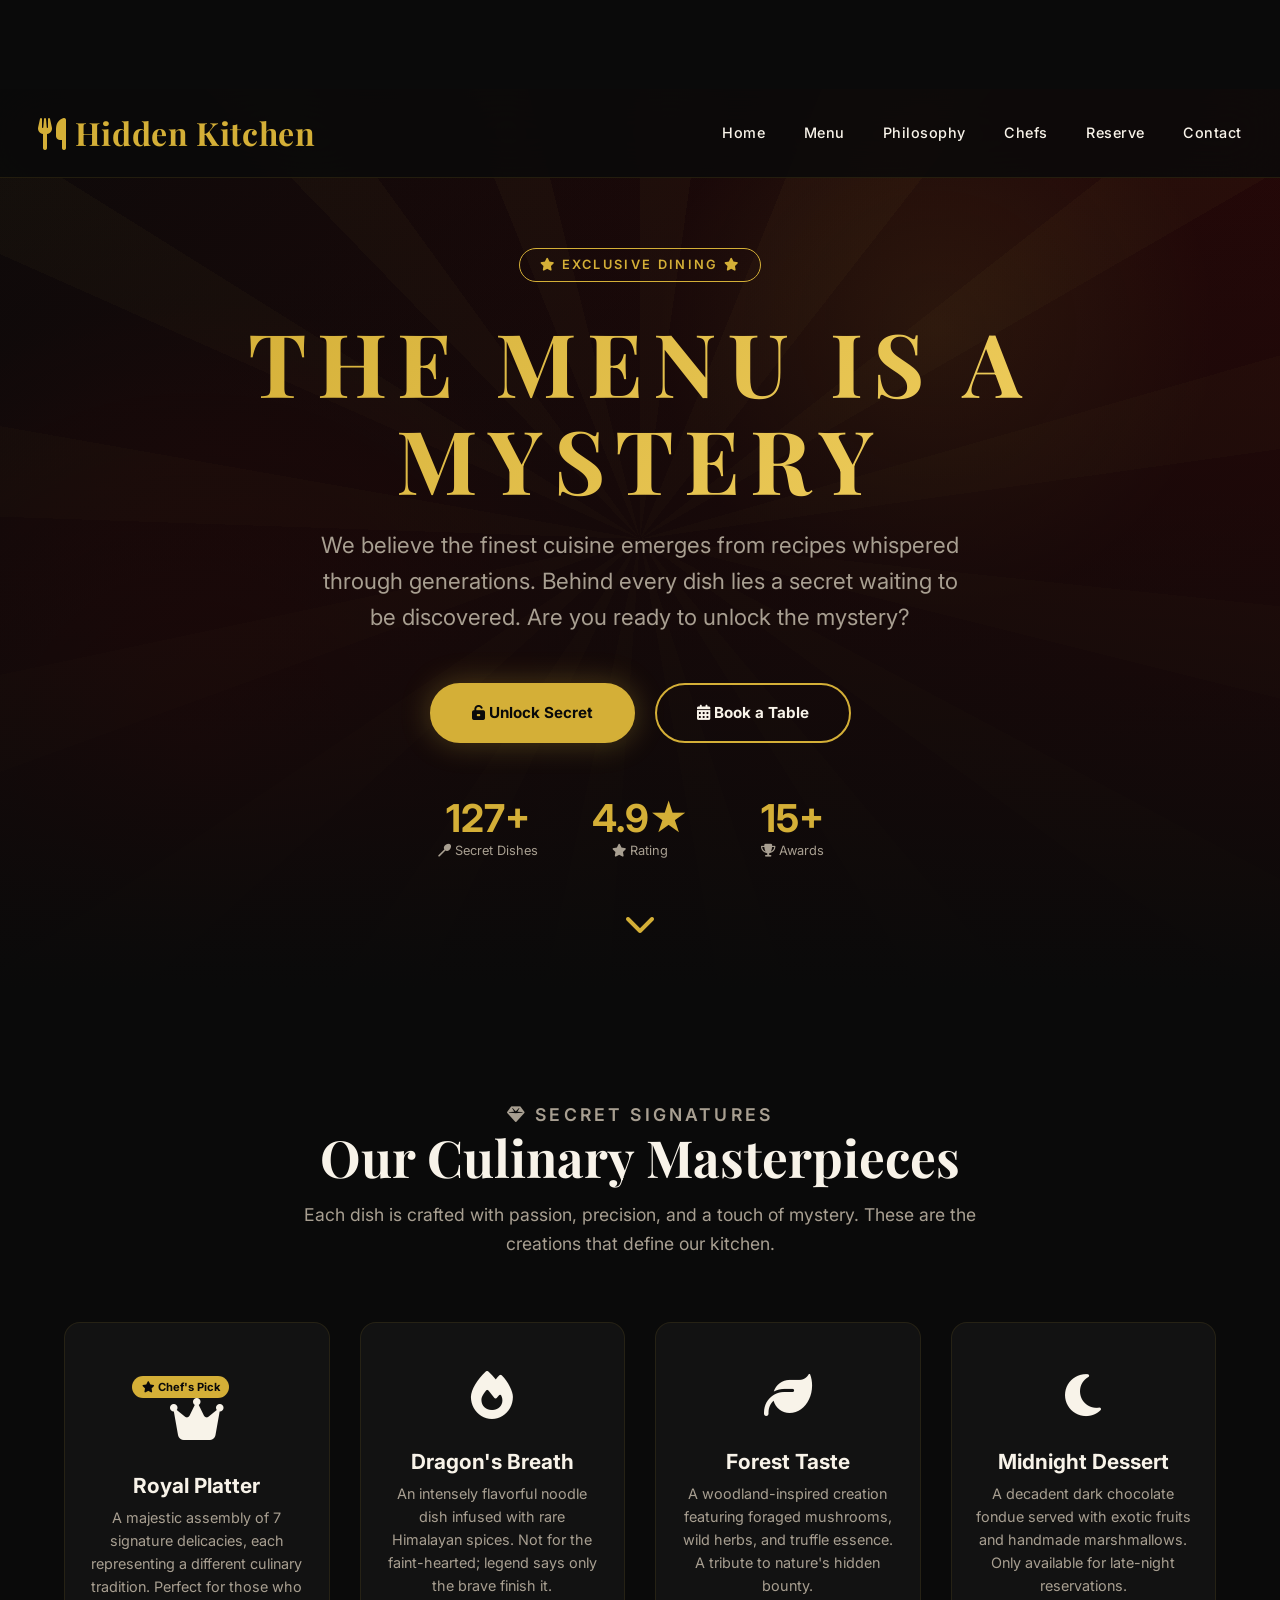
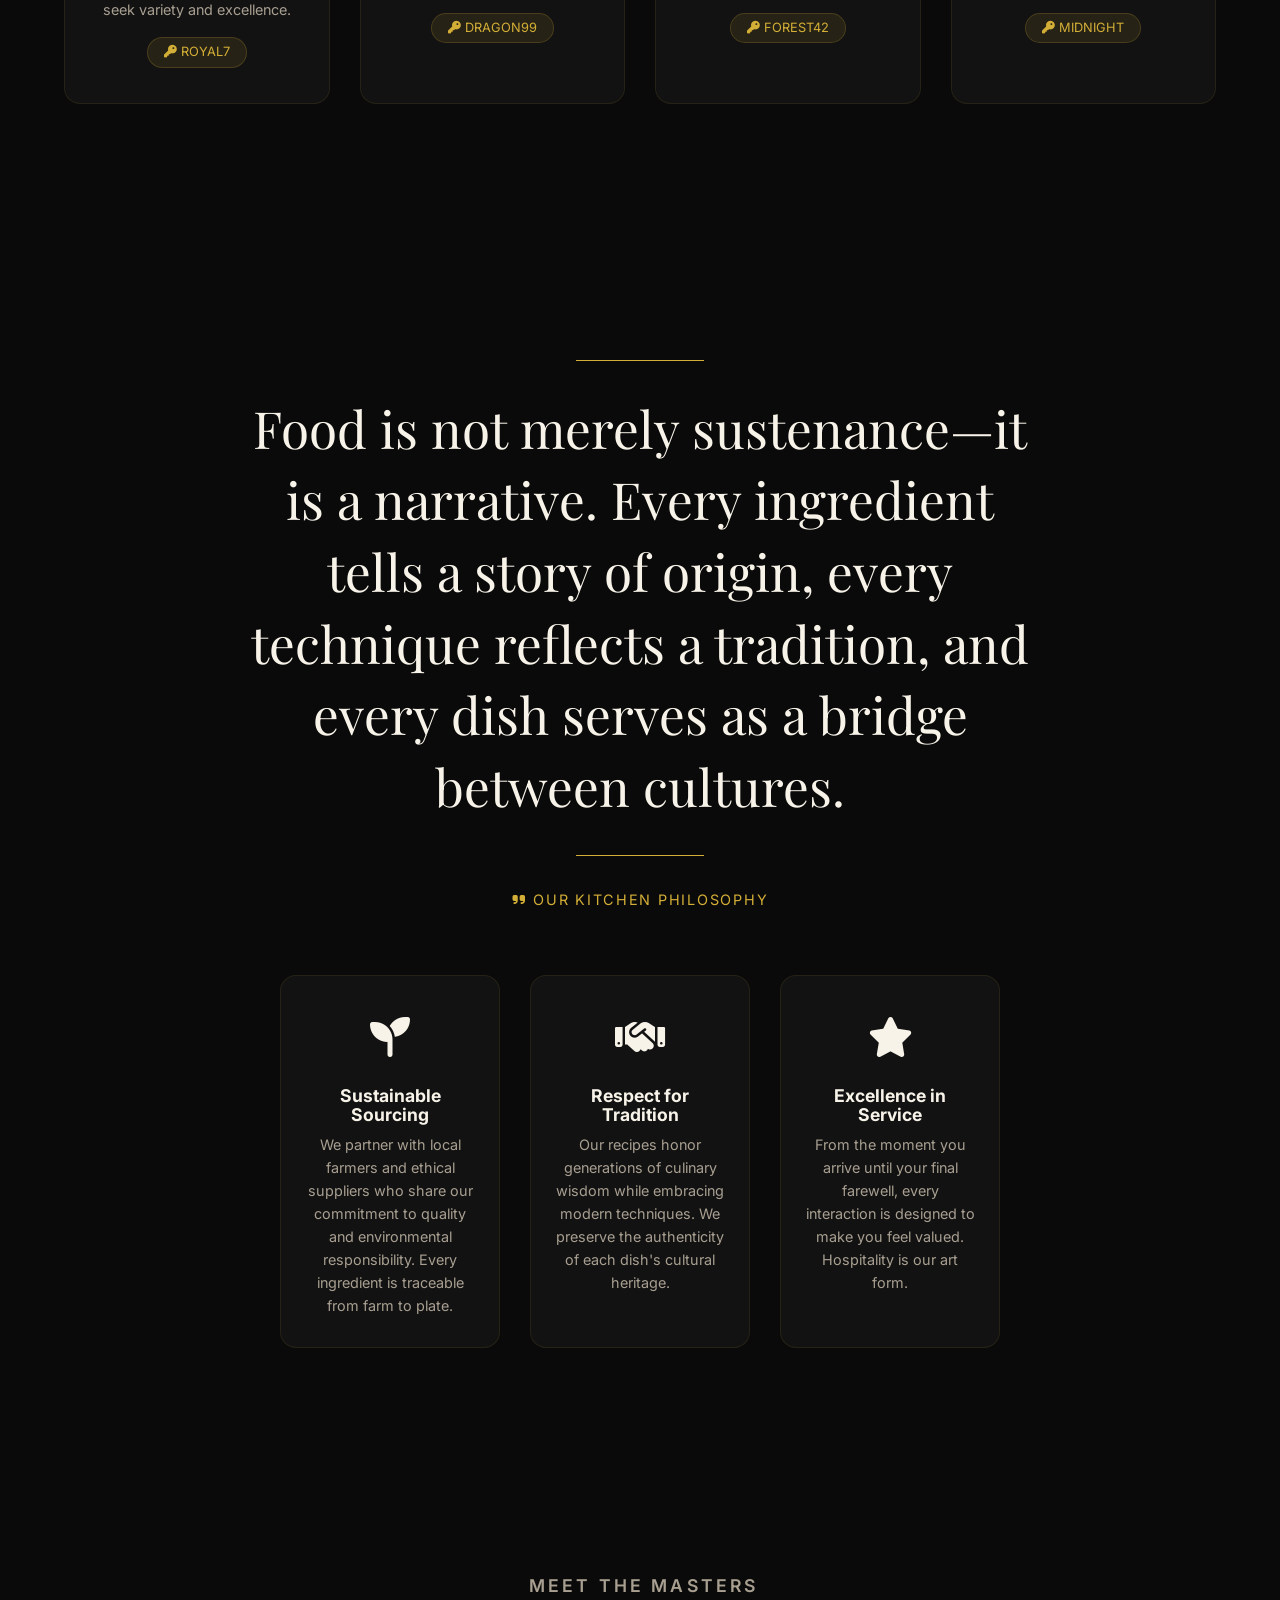
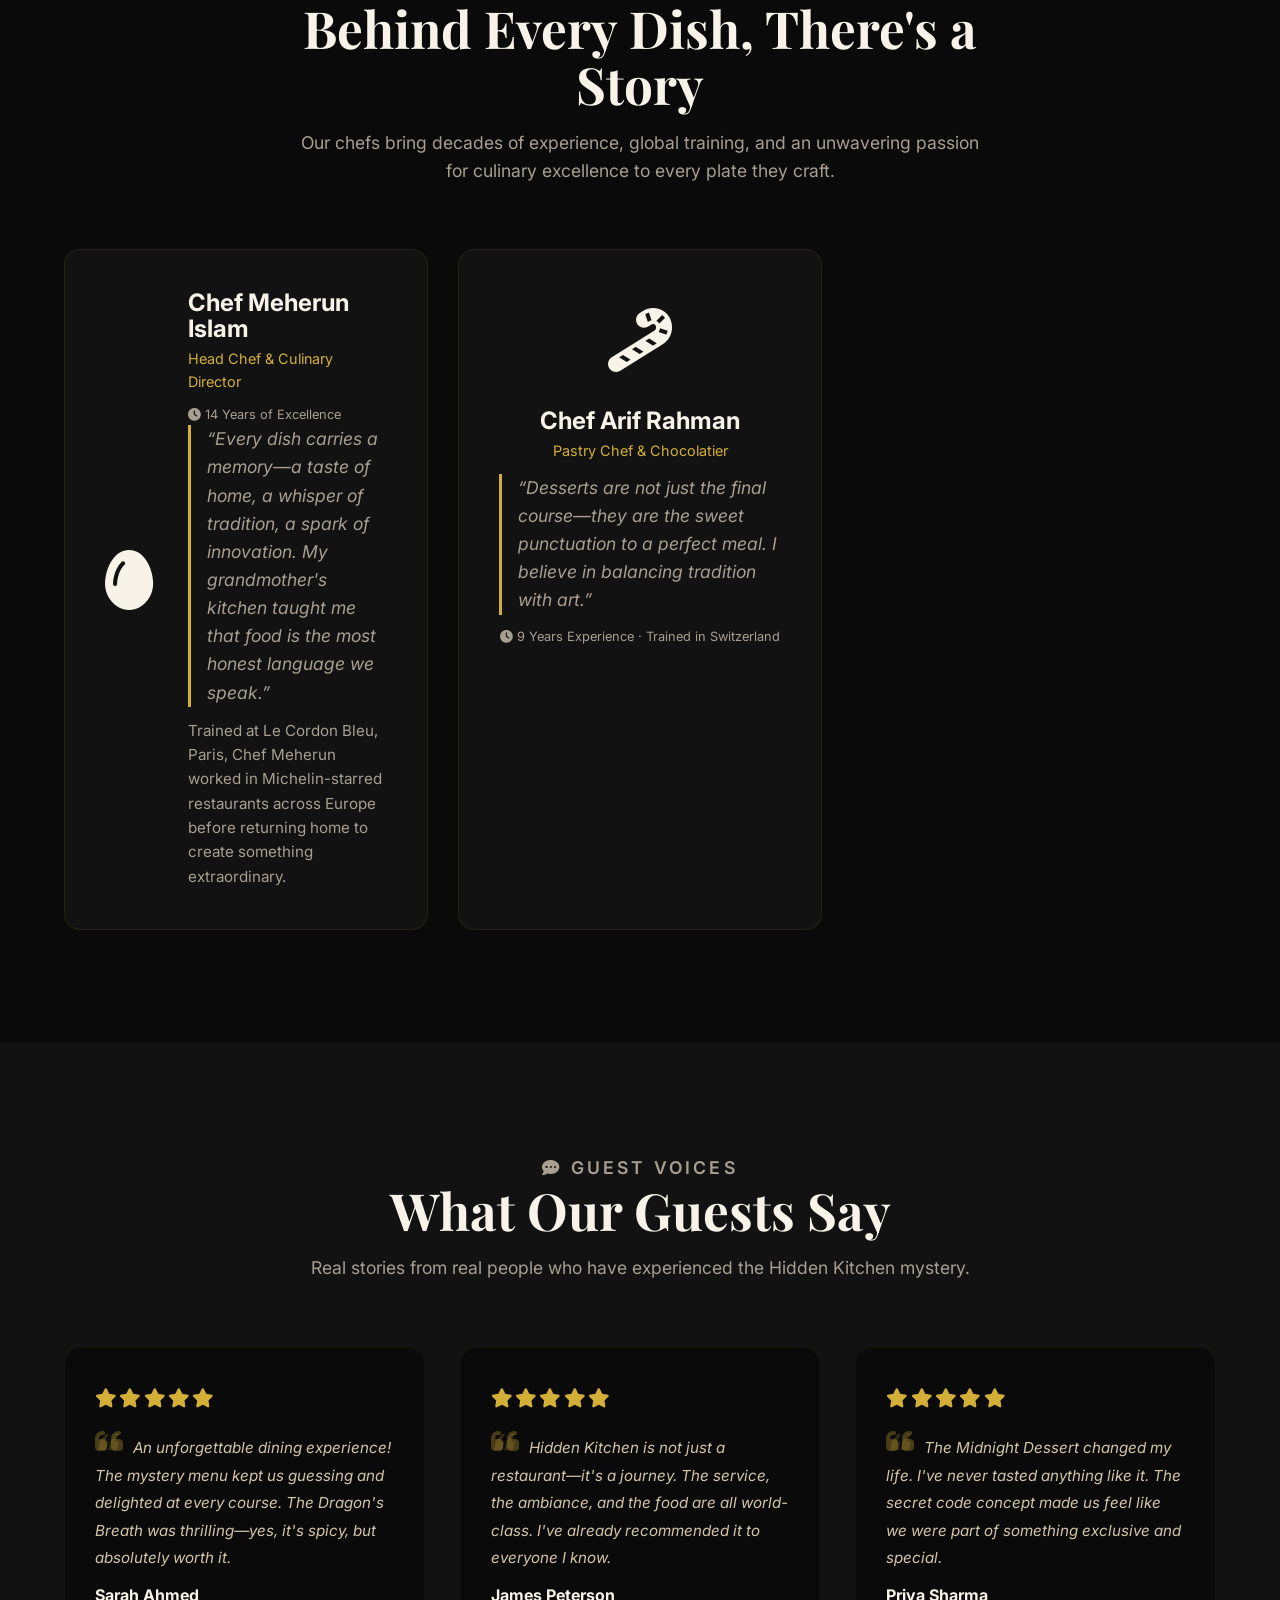
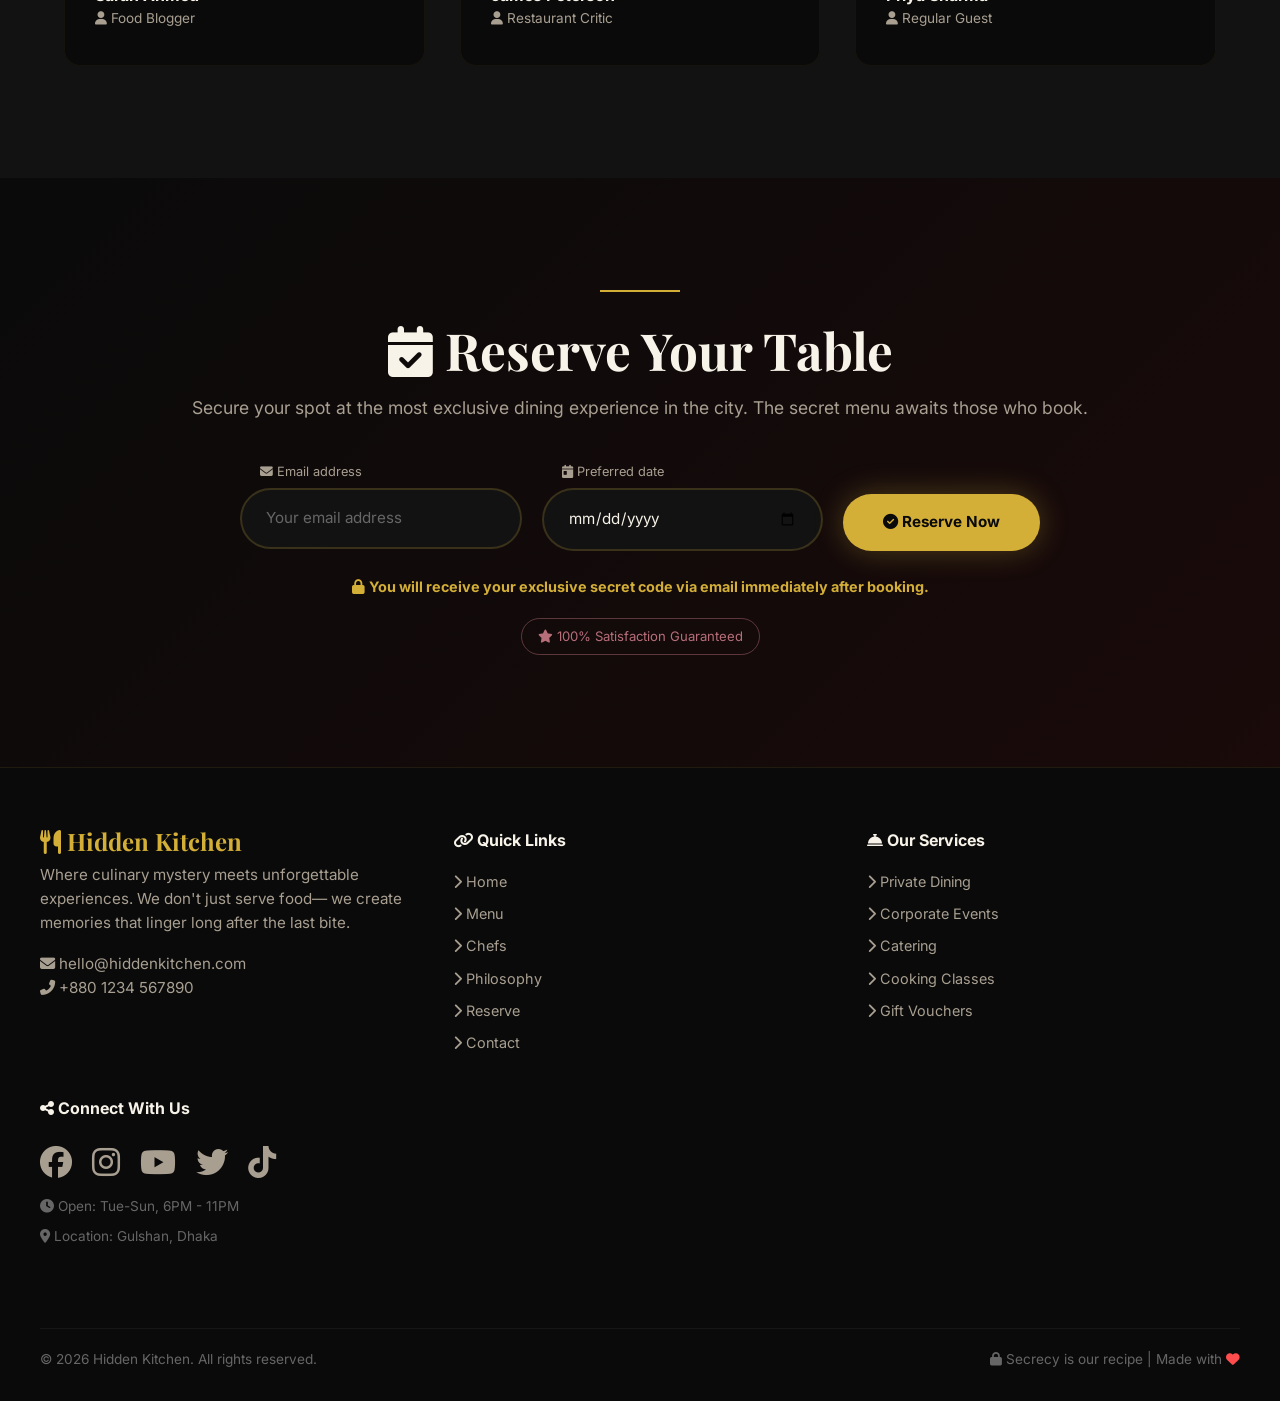
==== WebDev-L1-LandingPage/index.html @ e05e0ef1 "Add Level 1 Task 1: Kitchen Landing Page with external CSS and README" ====
<!DOCTYPE html>
<html lang="en">
<head>
    <meta charset="UTF-8" />
    <meta name="viewport" content="width=device-width, initial-scale=1.0" />
    <meta name="description" content="Hidden Kitchen, an exclusive dining experience where every dish is a secret worth discovering." />
    <title>The Menu Is Mystery</title>

    <!-- Google Fonts -->
    <link href="https://fonts.googleapis.com/css2?family=Playfair+Display:wght@400;600;700&family=Inter:wght@300;400;500;600;700&display=swap" rel="stylesheet" />

    <!-- Font Awesome 6 (Free) -->
    <link rel="stylesheet" href="https://cdnjs.cloudflare.com/ajax/libs/font-awesome/6.5.0/css/all.min.css" />

    <!-- External CSS -->
    <link rel="stylesheet" href="style.css" />
</head>
<body>

    <!-- ============================================================ -->
    <!-- SECTION 1: STICKY NAVIGATION                                  -->
    <!-- ============================================================ -->
    <header class="site-header">
        <nav class="navbar" aria-label="Primary navigation">
            <a class="logo" href="#hero">
                <i class="fas fa-utensils"></i> Hidden Kitchen
            </a>

            <input type="checkbox" id="nav-toggle" aria-label="Toggle navigation menu" />
            <label class="menu-toggle" for="nav-toggle" aria-label="Open navigation menu">
                <span></span>
                <span></span>
                <span></span>
            </label>

            <ul class="nav-links">
                <li><a href="#hero">Home</a></li>
                <li><a href="#menu">Menu</a></li>
                <li><a href="#philosophy">Philosophy</a></li>
                <li><a href="#chefs">Chefs</a></li>
                <li><a href="#reserve">Reserve</a></li>
                <li><a href="#footer">Contact</a></li>
            </ul>
        </nav>
    </header>

    <!-- ============================================================ -->
    <!-- SECTION 2: HERO SECTION                                       -->
    <!-- ============================================================ -->
    <section class="hero" id="hero">
        <div class="hero-content">
            <p class="eyebrow"><i class="fas fa-star"></i> EXCLUSIVE DINING <i class="fas fa-star"></i></p>
            <h1>THE MENU IS A MYSTERY</h1>
            <p class="hero-subtitle">
                We believe the finest cuisine emerges from recipes whispered through generations.
                Behind every dish lies a secret waiting to be discovered. Are you ready to unlock the mystery?
            </p>

            <div class="hero-actions">
                <a class="button button-primary" href="#menu">
                    <i class="fas fa-unlock-alt"></i> Unlock Secret
                </a>
                <a class="button button-outline" href="#reserve">
                    <i class="fas fa-calendar-alt"></i> Book a Table
                </a>
            </div>

            <div class="stats" aria-label="Restaurant highlights">
                <div class="stat">
                    <strong>127+</strong>
                    <span><i class="fas fa-utensil-spoon"></i> Secret Dishes</span>
                </div>
                <div class="stat">
                    <strong>4.9★</strong>
                    <span><i class="fas fa-star"></i> Rating</span>
                </div>
                <div class="stat">
                    <strong>15+</strong>
                    <span><i class="fas fa-trophy"></i> Awards</span>
                </div>
            </div>
        </div>

        <a class="scroll-arrow" href="#menu" aria-label="Scroll to menu">
            <i class="fas fa-chevron-down"></i>
        </a>
    </section>

    <!-- ============================================================ -->
    <!-- SECTION 3: SIGNATURE DISHES                                   -->
    <!-- ============================================================ -->
    <section class="section" id="menu">
        <header class="section-header">
            <p class="section-tag"><i class="fas fa-gem"></i> Secret Signatures</p>
            <h2>Our Culinary Masterpieces</h2>
            <p>Each dish is crafted with passion, precision, and a touch of mystery. These are the creations that define our kitchen.</p>
        </header>

        <div class="dishes-grid">
            <!-- Card 1: Chef's Pick -->
            <article class="dish-card featured">
                <span class="dish-badge"><i class="fas fa-star"></i> Chef's Pick</span>
                <span class="dish-icon"><i class="fas fa-crown"></i></span>
                <h3>Royal Platter</h3>
                <p>A majestic assembly of 7 signature delicacies, each representing a different culinary tradition. Perfect for those who seek variety and excellence.</p>
                <span class="code-pill"><i class="fas fa-key"></i> ROYAL7</span>
            </article>

            <!-- Card 2 -->
            <article class="dish-card">
                <span class="dish-icon"><i class="fas fa-fire"></i></span>
                <h3>Dragon's Breath</h3>
                <p>An intensely flavorful noodle dish infused with rare Himalayan spices. Not for the faint-hearted; legend says only the brave finish it.</p>
                <span class="code-pill"><i class="fas fa-key"></i> DRAGON99</span>
            </article>

            <!-- Card 3 -->
            <article class="dish-card">
                <span class="dish-icon"><i class="fas fa-leaf"></i></span>
                <h3>Forest Taste</h3>
                <p>A woodland-inspired creation featuring foraged mushrooms, wild herbs, and truffle essence. A tribute to nature's hidden bounty.</p>
                <span class="code-pill"><i class="fas fa-key"></i> FOREST42</span>
            </article>

            <!-- Card 4 -->
            <article class="dish-card">
                <span class="dish-icon"><i class="fas fa-moon"></i></span>
                <h3>Midnight Dessert</h3>
                <p>A decadent dark chocolate fondue served with exotic fruits and handmade marshmallows. Only available for late-night reservations.</p>
                <span class="code-pill"><i class="fas fa-key"></i> MIDNIGHT</span>
            </article>
        </div>
    </section>

    <!-- ============================================================ -->
    <!-- SECTION 4: PHILOSOPHY                                         -->
    <!-- ============================================================ -->
    <section class="section philosophy" id="philosophy">
        <blockquote class="quote">
            Food is not merely sustenance—it is a narrative. Every ingredient tells a story of origin,
            every technique reflects a tradition, and every dish serves as a bridge between cultures.
        </blockquote>
        <p class="quote-attribution"><i class="fas fa-quote-right"></i> Our Kitchen Philosophy</p>

        <div class="values">
            <article class="value-card">
                <span class="value-icon"><i class="fas fa-seedling"></i></span>
                <h3>Sustainable Sourcing</h3>
                <p>We partner with local farmers and ethical suppliers who share our commitment to quality and environmental responsibility. Every ingredient is traceable from farm to plate.</p>
            </article>

            <article class="value-card">
                <span class="value-icon"><i class="fas fa-handshake"></i></span>
                <h3>Respect for Tradition</h3>
                <p>Our recipes honor generations of culinary wisdom while embracing modern techniques. We preserve the authenticity of each dish's cultural heritage.</p>
            </article>

            <article class="value-card">
                <span class="value-icon"><i class="fas fa-star"></i></span>
                <h3>Excellence in Service</h3>
                <p>From the moment you arrive until your final farewell, every interaction is designed to make you feel valued. Hospitality is our art form.</p>
            </article>
        </div>
    </section>

    <!-- ============================================================ -->
    <!-- SECTION 5: CHEF'S TABLE                                       -->
    <!-- ============================================================ -->
    <section class="section" id="chefs">
        <header class="section-header">
            <p class="section-tag"><i class="fas fa-user-chef"></i> Meet the Masters</p>
            <h2>Behind Every Dish, There's a Story</h2>
            <p>Our chefs bring decades of experience, global training, and an unwavering passion for culinary excellence to every plate they craft.</p>
        </header>

        <div class="chefs-grid">
            <!-- Chef 1 (Large) -->
            <article class="chef-card chef-card-large">
                <span class="chef-icon"><i class="fas fa-egg"></i></span>
                <div class="chef-info">
                    <h3>Chef Meherun Islam</h3>
                    <p class="chef-title">Head Chef &amp; Culinary Director</p>
                    <p class="chef-experience"><i class="fas fa-clock"></i> 14 Years of Excellence</p>
                    <p class="chef-quote">
                        “Every dish carries a memory—a taste of home, a whisper of tradition, a spark of innovation. My grandmother's kitchen taught me that food is the most honest language we speak.”
                    </p>
                    <p class="chef-bio">
                        Trained at Le Cordon Bleu, Paris, Chef Meherun worked in Michelin-starred restaurants across Europe before returning home to create something extraordinary.
                    </p>
                </div>
            </article>

            <!-- Chef 2 (Small) -->
            <article class="chef-card">
                <span class="chef-icon"><i class="fas fa-candy-cane"></i></span>
                <h3>Chef Arif Rahman</h3>
                <p class="chef-title">Pastry Chef &amp; Chocolatier</p>
                <p class="chef-quote">
                    “Desserts are not just the final course—they are the sweet punctuation to a perfect meal. I believe in balancing tradition with art.”
                </p>
                <p class="chef-experience"><i class="fas fa-clock"></i> 9 Years Experience · Trained in Switzerland</p>
            </article>
        </div>
    </section>

    <!-- ============================================================ -->
    <!-- SECTION 6: TESTIMONIALS                                       -->
    <!-- ============================================================ -->
    <section class="section testimonials" id="testimonials">
        <header class="section-header">
            <p class="section-tag"><i class="fas fa-comment-dots"></i> Guest Voices</p>
            <h2>What Our Guests Say</h2>
            <p>Real stories from real people who have experienced the Hidden Kitchen mystery.</p>
        </header>

        <div class="testimonials-grid">
            <article class="testimonial-card">
                <span class="rating"><i class="fas fa-star"></i><i class="fas fa-star"></i><i class="fas fa-star"></i><i class="fas fa-star"></i><i class="fas fa-star"></i></span>
                <p class="testimonial-text">
                    <i class="fas fa-quote-left" style="color: var(--gold); opacity: 0.3; font-size: 2rem; margin-right: 0.3rem;"></i>
                    An unforgettable dining experience! The mystery menu kept us guessing and delighted at every course. The Dragon's Breath was thrilling—yes, it's spicy, but absolutely worth it.
                </p>
                <h3>Sarah Ahmed</h3>
                <p class="guest-detail"><i class="fas fa-user"></i> Food Blogger</p>
            </article>

            <article class="testimonial-card">
                <span class="rating"><i class="fas fa-star"></i><i class="fas fa-star"></i><i class="fas fa-star"></i><i class="fas fa-star"></i><i class="fas fa-star"></i></span>
                <p class="testimonial-text">
                    <i class="fas fa-quote-left" style="color: var(--gold); opacity: 0.3; font-size: 2rem; margin-right: 0.3rem;"></i>
                    Hidden Kitchen is not just a restaurant—it's a journey. The service, the ambiance, and the food are all world-class. I've already recommended it to everyone I know.
                </p>
                <h3>James Peterson</h3>
                <p class="guest-detail"><i class="fas fa-user"></i> Restaurant Critic</p>
            </article>

            <article class="testimonial-card">
                <span class="rating"><i class="fas fa-star"></i><i class="fas fa-star"></i><i class="fas fa-star"></i><i class="fas fa-star"></i><i class="fas fa-star"></i></span>
                <p class="testimonial-text">
                    <i class="fas fa-quote-left" style="color: var(--gold); opacity: 0.3; font-size: 2rem; margin-right: 0.3rem;"></i>
                    The Midnight Dessert changed my life. I've never tasted anything like it. The secret code concept made us feel like we were part of something exclusive and special.
                </p>
                <h3>Priya Sharma</h3>
                <p class="guest-detail"><i class="fas fa-user"></i> Regular Guest</p>
            </article>
        </div>
    </section>

    <!-- ============================================================ -->
    <!-- SECTION 7: RESERVATION                                        -->
    <!-- ============================================================ -->
    <section class="section reservation" id="reserve">
        <span class="reservation-line"></span>
        <h2><i class="fas fa-calendar-check"></i> Reserve Your Table</h2>
        <p class="reservation-subtitle">
            Secure your spot at the most exclusive dining experience in the city. The secret menu awaits those who book.
        </p>

        <form class="reservation-form" action="#reserve" method="post">
            <div class="field">
                <label for="guest-email"><i class="fas fa-envelope"></i> Email address</label>
                <input id="guest-email" name="email" type="email" placeholder="Your email address" required />
            </div>

            <div class="field">
                <label for="booking-date"><i class="fas fa-calendar-day"></i> Preferred date</label>
                <input id="booking-date" name="date" type="date" required />
            </div>

            <button class="button button-primary" type="submit">
                <i class="fas fa-check-circle"></i> Reserve Now
            </button>
        </form>

        <p class="reservation-note">
            <i class="fas fa-lock" style="color: var(--gold);"></i>
            <strong> You will receive your exclusive secret code via email immediately after booking.</strong>
        </p>
        <p class="guarantee-badge"><i class="fas fa-star"></i> 100% Satisfaction Guaranteed</p>
    </section>

    <!-- ============================================================ -->
    <!-- SECTION 8: FOOTER                                             -->
    <!-- ============================================================ -->
    <footer class="site-footer" id="footer">
        <div class="footer-grid">
            <div class="footer-brand">
                <h3><i class="fas fa-utensils" style="color: var(--gold);"></i> Hidden Kitchen</h3>
                <p>
                    Where culinary mystery meets unforgettable experiences. We don't just serve food—
                    we create memories that linger long after the last bite.
                </p>
                <p class="footer-contact">
                    <i class="fas fa-envelope"></i> hello@hiddenkitchen.com<br />
                    <i class="fas fa-phone-alt"></i> +880 1234 567890
                </p>
            </div>

            <div>
                <h4><i class="fas fa-link"></i> Quick Links</h4>
                <ul class="footer-links">
                    <li><a href="#hero"><i class="fas fa-chevron-right"></i> Home</a></li>
                    <li><a href="#menu"><i class="fas fa-chevron-right"></i> Menu</a></li>
                    <li><a href="#chefs"><i class="fas fa-chevron-right"></i> Chefs</a></li>
                    <li><a href="#philosophy"><i class="fas fa-chevron-right"></i> Philosophy</a></li>
                    <li><a href="#reserve"><i class="fas fa-chevron-right"></i> Reserve</a></li>
                    <li><a href="#footer"><i class="fas fa-chevron-right"></i> Contact</a></li>
                </ul>
            </div>

            <div>
                <h4><i class="fas fa-concierge-bell"></i> Our Services</h4>
                <ul class="footer-links">
                    <li><a href="#footer"><i class="fas fa-chevron-right"></i> Private Dining</a></li>
                    <li><a href="#footer"><i class="fas fa-chevron-right"></i> Corporate Events</a></li>
                    <li><a href="#footer"><i class="fas fa-chevron-right"></i> Catering</a></li>
                    <li><a href="#footer"><i class="fas fa-chevron-right"></i> Cooking Classes</a></li>
                    <li><a href="#footer"><i class="fas fa-chevron-right"></i> Gift Vouchers</a></li>
                </ul>
            </div>

            <div>
                <h4><i class="fas fa-share-alt"></i> Connect With Us</h4>
                <div class="social-links">
                    <a href="#footer" aria-label="Facebook"><i class="fab fa-facebook"></i></a>
                    <a href="#footer" aria-label="Instagram"><i class="fab fa-instagram"></i></a>
                    <a href="#footer" aria-label="YouTube"><i class="fab fa-youtube"></i></a>
                    <a href="#footer" aria-label="Twitter"><i class="fab fa-twitter"></i></a>
                    <a href="#footer" aria-label="TikTok"><i class="fab fa-tiktok"></i></a>
                </div>
                <p class="footer-detail"><i class="fas fa-clock"></i> Open: Tue-Sun, 6PM - 11PM</p>
                <p class="footer-detail"><i class="fas fa-map-marker-alt"></i> Location: Gulshan, Dhaka</p>
            </div>

            <div class="footer-bottom">
                <span>© 2026 Hidden Kitchen. All rights reserved.</span>
                <span><i class="fas fa-lock"></i> Secrecy is our recipe | Made with <i class="fas fa-heart" style="color: #FF4D4D;"></i></span>
            </div>
        </div>
    </footer>

</body>
</html>
---- WebDev-L1-LandingPage/style.css ----
/* ================================================================
   DESIGN TOKENS & BASE RESET
   ================================================================ */
:root {
    --black: #0A0A0A;
    --card: #121212;
    --elevated: #1E1E1E;
    --gold: #D4AF37;
    --bright-gold: #FFDF73;
    --dark-gold: #8A6B1E;
    --rose-gold: #B76E79;
    --cream: #F8F3E9;
    --secondary: #D4C5A9;
    --muted: #A89F91;
    --red: #8B0000;
    --glass: rgba(255, 255, 255, 0.03);
    --ease: all 0.4s cubic-bezier(0.4, 0, 0.2, 1);
}

html {
    scroll-behavior: smooth;
    scroll-snap-type: y proximity;
}

*,
*::before,
*::after {
    box-sizing: border-box;
}

body {
    margin: 0;
    background: var(--black);
    color: var(--cream);
    font-family: 'Inter', sans-serif;
    font-size: clamp(0.95rem, 1.1vw, 1rem);
    line-height: 1.6;
    overflow-x: hidden;
}

h1,
h2,
h3,
h4,
p {
    margin-top: 0;
}

h1,
h2,
h3 {
    font-family: 'Playfair Display', serif;
    line-height: 1.1;
}

a {
    color: inherit;
}

button,
input {
    font: inherit;
}

/* ================================================================
   SECTION 1: STICKY GLASS NAVIGATION
   ================================================================ */
.site-header {
    position: sticky;
    top: 0;
    z-index: 10;
    background: rgba(10, 10, 10, 0.85);
    border-bottom: 1px solid rgba(212, 175, 55, 0.12);
    backdrop-filter: blur(25px);
    -webkit-backdrop-filter: blur(25px);
}

.navbar {
    display: flex;
    align-items: center;
    justify-content: space-between;
    width: min(100% - clamp(2rem, 6vw, 7.5rem), 1280px);
    min-height: clamp(4.5rem, 8vw, 5.5rem);
    margin: 0 auto;
}

.logo {
    color: var(--gold);
    font-family: 'Playfair Display', serif;
    font-size: clamp(1.2rem, 2.5vw, 2rem);
    font-weight: 700;
    letter-spacing: 0.02em;
    text-decoration: none;
    white-space: nowrap;
}

.nav-links {
    display: flex;
    align-items: center;
    gap: clamp(1.2rem, 3vw, 2.75rem);
    margin: 0;
    padding: 0;
    list-style: none;
}

.nav-links a {
    position: relative;
    padding: 0.5rem 0;
    color: var(--cream);
    font-size: clamp(0.78rem, 1.4vw, 0.9rem);
    font-weight: 500;
    letter-spacing: 0.5px;
    text-decoration: none;
    background-image: linear-gradient(var(--gold), var(--gold));
    background-position: 100% 100%;
    background-repeat: no-repeat;
    background-size: 0 1px;
    transition: var(--ease);
}

.nav-links a:hover,
.nav-links a:focus-visible {
    color: var(--gold);
    background-position: 0 100%;
    background-size: 100% 1px;
    outline: none;
}

#nav-toggle {
    position: absolute;
    opacity: 0;
    pointer-events: none;
}

.menu-toggle {
    display: none;
    width: 2.75rem;
    cursor: pointer;
}

.menu-toggle span {
    display: block;
    height: 2px;
    margin: 0.4rem 0;
    background: var(--gold);
    transition: var(--ease);
}

/* ================================================================
   SECTION 2: CINEMATIC HERO
   ================================================================ */
.hero {
    position: relative;
    display: flex;
    min-height: 100dvh;
    align-items: center;
    justify-content: center;
    padding: clamp(6rem, 12vw, 9rem) clamp(1.25rem, 5vw, 4rem) clamp(5rem, 10vw, 7rem);
    overflow: hidden;
    isolation: isolate;
    scroll-snap-align: start;
    text-align: center;
}

.hero::before {
    position: absolute;
    z-index: -2;
    inset: -8%;
    content: '';
    background:
        radial-gradient(circle at 70% 30%, rgba(212, 175, 55, 0.12), transparent 22%),
        radial-gradient(circle at 20% 70%, rgba(139, 0, 0, 0.28), transparent 32%),
        repeating-conic-gradient(from 30deg at 50% 50%, rgba(212, 175, 55, 0.04) 0deg 8deg, transparent 8deg 22deg),
        linear-gradient(135deg, rgba(10, 10, 10, 0.95), rgba(139, 0, 0, 0.4));
    animation: background-zoom 20s ease-in-out infinite alternate;
}

.hero::after {
    position: absolute;
    z-index: -1;
    inset: 0;
    content: '';
    background: linear-gradient(180deg, rgba(10, 10, 10, 0.1), var(--black));
}

.hero-content {
    width: min(100%, 900px);
}

.eyebrow {
    display: inline-block;
    margin-bottom: clamp(1.25rem, 3vw, 2rem);
    padding: 0.35rem clamp(1rem, 3vw, 1.25rem);
    border: 1px solid var(--gold);
    border-radius: 50px;
    color: var(--gold);
    font-size: clamp(0.68rem, 1.4vw, 0.8rem);
    font-weight: 600;
    letter-spacing: 0.18em;
}

.hero h1 {
    max-width: 950px;
    margin-bottom: clamp(1rem, 2vw, 1.25rem);
    color: transparent;
    background: linear-gradient(135deg, var(--gold), var(--bright-gold), var(--gold));
    background-clip: text;
    -webkit-background-clip: text;
    background-size: 300% 300%;
    animation: shimmerText 4s ease infinite;
    font-size: clamp(2.5rem, 8vw, 5.5rem);
    letter-spacing: clamp(0.08em, 0.8vw, 0.18em);
}

.hero-subtitle {
    max-width: 650px;
    margin: 0 auto;
    color: var(--muted);
    font-size: clamp(1rem, 1.8vw, 1.4rem);
}

.hero-actions {
    display: flex;
    justify-content: center;
    gap: clamp(0.75rem, 2vw, 1.25rem);
    margin-top: clamp(2rem, 5vw, 3rem);
}

.button {
    display: inline-block;
    padding: clamp(0.85rem, 2vw, 1rem) clamp(1.5rem, 4vw, 2.5rem);
    border: 2px solid var(--gold);
    border-radius: 50px;
    cursor: pointer;
    font-weight: 700;
    text-decoration: none;
    transition: var(--ease);
}

.button-primary {
    background: var(--gold);
    color: var(--black);
    box-shadow: 0 0 30px rgba(212, 175, 55, 0.3);
}

.button-primary:hover,
.button-primary:focus-visible {
    background: var(--bright-gold);
    transform: scale(1.05);
}

.button-outline {
    background: transparent;
    color: var(--cream);
}

.button-outline:hover,
.button-outline:focus-visible {
    background: var(--gold);
    color: var(--black);
    transform: scale(1.05);
}

.stats {
    display: flex;
    justify-content: center;
    gap: clamp(1.5rem, 5vw, 2.5rem);
    margin-top: clamp(2.5rem, 6vw, 3.5rem);
}

.stat {
    min-width: clamp(4rem, 12vw, 7rem);
}

.stat strong {
    display: block;
    color: var(--gold);
    font-size: clamp(1.5rem, 3vw, 2.5rem);
    line-height: 1;
}

.stat span {
    color: var(--muted);
    font-size: clamp(0.68rem, 1.2vw, 0.8rem);
}

.scroll-arrow {
    position: absolute;
    bottom: clamp(1.5rem, 4vw, 2.5rem);
    color: var(--gold);
    font-size: clamp(1.5rem, 3vw, 2rem);
    animation: bounce-arrow 2s ease-in-out infinite;
}

/* ================================================================
   SHARED SECTION FRAMING
   ================================================================ */
.section {
    padding: clamp(5rem, 9vw, 7rem) clamp(1.25rem, 5vw, 4rem);
    scroll-snap-align: start;
}

.section-header {
    max-width: 700px;
    margin: 0 auto clamp(2.5rem, 6vw, 4rem);
    text-align: center;
}

.section-tag {
    margin-bottom: clamp(0.75rem, 2vw, 1rem);
    color: var(--gold);
    font-size: clamp(0.7rem, 1.5vw, 0.85rem);
    font-weight: 600;
    letter-spacing: 0.18em;
    text-transform: uppercase;
}

.section-header h2 {
    margin-bottom: 1rem;
    color: var(--cream);
    font-size: clamp(2rem, 4vw, 3.5rem);
}

.section-header p {
    margin-bottom: 0;
    color: var(--muted);
    font-size: clamp(0.95rem, 1.5vw, 1.1rem);
}

/* ================================================================
   SECTION 3: SIGNATURE DISHES
   ================================================================ */
.dishes-grid {
    display: grid;
    grid-template-columns: repeat(4, 1fr);
    gap: clamp(1rem, 3vw, 1.875rem);
    max-width: 1320px;
    margin: 0 auto;
}

.dish-card,
.value-card,
.chef-card {
    border: 1px solid rgba(212, 175, 55, 0.1);
    background: var(--card);
    transition: var(--ease);
}

.dish-card {
    position: relative;
    overflow: hidden;
    padding: clamp(1.5rem, 3vw, 2.2rem) clamp(1rem, 2vw, 1.5rem);
    border-radius: 16px;
    text-align: center;
}

.dish-card::before {
    position: absolute;
    z-index: 0;
    inset: -30%;
    content: '';
    background: radial-gradient(circle, rgba(212, 175, 55, 0.16), transparent 55%);
    opacity: 0;
    pointer-events: none;
    transition: var(--ease);
}

.dish-card:hover::before {
    opacity: 1;
}

.dishes-grid:has(.dish-card:hover) .dish-card:not(:hover) {
    opacity: 0.6;
}

.dish-card:hover {
    border-color: var(--gold);
    box-shadow: 0 20px 60px rgba(212, 175, 55, 0.15);
    transform: translateY(-10px) scale(1.02);
}

.dish-icon {
    display: block;
    margin-bottom: 1rem;
    font-size: clamp(2.4rem, 5vw, 3rem);
}

.dish-card:hover .dish-icon {
    animation: pulse-glow 0.8s ease-in-out infinite alternate;
}

.dish-card h3 {
    margin: 0.5rem 0;
    color: var(--cream);
    font-family: 'Inter', sans-serif;
    font-size: clamp(1.1rem, 2vw, 1.3rem);
}

.dish-card p {
    min-height: clamp(4rem, 7vw, 5.5rem);
    margin-bottom: 0;
    color: var(--muted);
    font-size: clamp(0.82rem, 1.5vw, 0.9rem);
}

.code-pill {
    display: inline-block;
    margin-top: 1rem;
    padding: 0.25rem 1rem;
    border: 1px solid rgba(212, 175, 55, 0.2);
    border-radius: 50px;
    background: rgba(212, 175, 55, 0.1);
    color: var(--gold);
    font-size: clamp(0.7rem, 1.3vw, 0.8rem);
}

.code-pill:hover {
    background: var(--gold);
    color: var(--black);
    transform: scale(1.05);
}

.dish-badge {
    position: absolute;
    top: 1rem;
    right: 1rem;
    padding: 0.25rem 0.6rem;
    border-radius: 50px;
    background: var(--gold);
    color: var(--black);
    font-size: clamp(0.62rem, 1vw, 0.7rem);
    font-weight: 700;
}

.dish-card>* {
    position: relative;
    z-index: 1;
}

/* ================================================================
   SECTION 4: PHILOSOPHY
   ================================================================ */
.philosophy {
    position: relative;
    background: radial-gradient(circle at 50% 0%, rgba(139, 0, 0, 0.3), transparent 45%), conic-gradient(from 180deg at 50% 50%, var(--black), #160d0a, var(--black));
    background-attachment: fixed;
    text-align: center;
}

.quote {
    position: relative;
    max-width: 800px;
    margin: 0 auto;
    padding: clamp(1.5rem, 4vw, 2rem) 0;
    color: var(--cream);
    font-family: 'Playfair Display', serif;
    font-size: clamp(1.8rem, 4vw, 3.5rem);
    line-height: 1.4;
}

.quote::before,
.quote::after {
    display: block;
    width: clamp(4rem, 15vw, 8rem);
    height: 1px;
    margin: 0 auto;
    background: var(--gold);
    content: '';
    transition: var(--ease);
}

.quote::before {
    margin-bottom: clamp(1.5rem, 4vw, 2rem);
}

.quote::after {
    margin-top: clamp(1.5rem, 4vw, 2rem);
}

.quote:hover::before,
.quote:hover::after {
    width: min(80%, 25rem);
    box-shadow: 0 0 15px var(--gold);
}

.quote-attribution {
    color: var(--gold);
    font-size: clamp(0.9rem, 1.1vw, 1.2rem);
    letter-spacing: 0.12em;
    text-transform: uppercase;
}

.values {
    display: flex;
    flex-wrap: wrap;
    justify-content: center;
    gap: clamp(1rem, 3vw, 1.875rem);
    margin-top: clamp(3rem, 7vw, 4rem);
}

.value-card {
    width: min(100%, 220px);
    padding: clamp(1.5rem, 3vw, 1.875rem) clamp(1rem, 2vw, 1.5rem);
    border-radius: 16px;
}

.value-card:hover {
    border-color: var(--gold);
    background: var(--gold);
    color: var(--black);
    transform: translateY(-8px);
}

.value-icon {
    display: block;
    margin-bottom: 1rem;
    font-size: clamp(2rem, 4vw, 2.5rem);
}

.value-card h3 {
    margin: 0;
    color: var(--cream);
    font-family: 'Inter', sans-serif;
    font-size: clamp(1rem, 1.8vw, 1.1rem);
}

.value-card p {
    margin: 0.5rem 0 0;
    color: var(--muted);
    font-size: clamp(0.82rem, 1.4vw, 0.9rem);
}

.value-card:hover h3,
.value-card:hover p {
    color: var(--black);
}

/* ================================================================
   SECTION 5: ASYMMETRIC CHEF TABLE
   ================================================================ */
.chefs-grid {
    display: grid;
    grid-template-columns: repeat(3, 1fr);
    gap: clamp(1rem, 3vw, 1.875rem);
    max-width: 1200px;
    margin: 0 auto;
}

.chef-card {
    padding: clamp(2rem, 4vw, 2.5rem);
    border-radius: 16px;
    text-align: center;
}

.chef-card-large {
    display: flex;
    grid-column: span 1;
    align-items: center;
    gap: clamp(1.5rem, 4vw, 2.2rem);
    text-align: left;
}

.chef-card-large .chef-icon {
    flex-shrink: 0;
}

.chef-info {
    flex: 1 1 18rem;
}

.chef-card:hover {
    border-color: var(--gold);
    box-shadow: 0 0 40px rgba(212, 175, 55, 0.1);
    transform: translateY(-5px);
}

.chef-icon {
    display: block;
    margin-bottom: 1rem;
    font-size: clamp(3rem, 6vw, 4rem);
}

.chef-card h3 {
    margin-bottom: 0.25rem;
    color: var(--cream);
    font-family: 'Inter', sans-serif;
    font-size: clamp(1.25rem, 2.5vw, 1.5rem);
}

.chef-title {
    margin-bottom: 0.75rem;
    color: var(--gold);
    font-size: clamp(0.8rem, 1.4vw, 0.9rem);
}

.chef-quote {
    margin: 0;
    border-left: 3px solid var(--gold);
    padding-left: 1rem;
    color: var(--muted);
    font-size: clamp(0.95rem, 1.8vw, 1.1rem);
    font-style: italic;
    text-align: left;
}

.chef-experience {
    margin: 0.75rem 0 0;
    color: var(--muted);
    font-size: clamp(0.72rem, 1.3vw, 0.8rem);
}

.chef-bio {
    margin: 0.75rem 0 0;
    color: var(--muted);
    font-size: clamp(0.82rem, 1.4vw, 0.95rem);
}

/* ================================================================
   SECTION 6: RESERVATION CTA
   ================================================================ */
.reservation {
    background: linear-gradient(135deg, var(--black), #1A0A0A);
    text-align: center;
}

.reservation-line {
    display: block;
    width: clamp(4rem, 8vw, 5rem);
    height: 2px;
    margin: 0 auto clamp(1.5rem, 3vw, 1.875rem);
    background: var(--gold);
}

.reservation h2 {
    margin-bottom: 1rem;
    color: var(--cream);
    font-size: clamp(2rem, 4vw, 3.5rem);
}

.reservation-subtitle {
    margin-bottom: clamp(2rem, 5vw, 2.5rem);
    color: var(--muted);
    font-size: clamp(0.95rem, 1.8vw, 1.1rem);
}

.reservation-form {
    display: flex;
    flex-wrap: wrap;
    justify-content: center;
    gap: clamp(0.75rem, 2vw, 1.25rem);
    max-width: 800px;
    margin: 0 auto;
}

.field {
    flex: 1 1 200px;
    text-align: left;
}

.field label {
    display: block;
    margin: 0 0 0.35rem 1.25rem;
    color: var(--muted);
    font-size: clamp(0.7rem, 1.3vw, 0.8rem);
}

.field input {
    width: 100%;
    padding: clamp(0.85rem, 2vw, 1rem) clamp(1rem, 3vw, 1.5rem);
    border: 2px solid rgba(212, 175, 55, 0.2);
    border-radius: 50px;
    outline: none;
    background: var(--card);
    color: var(--cream);
    transition: var(--ease);
}

.field input:focus {
    border-color: var(--gold);
    background: var(--elevated);
    box-shadow: 0 0 20px rgba(212, 175, 55, 0.1);
}

.field input::placeholder {
    color: #666;
}

.reservation-form .button {
    align-self: end;
    flex: 0 0 auto;
    border: 0;
    overflow: hidden;
    position: relative;
}

.reservation-form .button::before {
    position: absolute;
    top: 0;
    bottom: 0;
    left: -80%;
    width: 50%;
    content: '';
    background: linear-gradient(90deg, transparent, rgba(255, 255, 255, 0.5), transparent);
    transform: skewX(-20deg);
}

.reservation-form .button:hover::before {
    animation: shimmer 0.8s ease;
}

.reservation-note {
    margin: 1.5rem 0 0;
    color: var(--muted);
    font-size: clamp(0.78rem, 1.4vw, 0.9rem);
}

.reservation-note strong {
    color: var(--gold);
}

.guarantee-badge {
    display: inline-block;
    margin: clamp(1rem, 2vw, 1.25rem) 0 0;
    padding: 0.45rem 1rem;
    border: 1px solid rgba(183, 110, 121, 0.45);
    border-radius: 50px;
    color: var(--rose-gold);
    font-size: clamp(0.72rem, 1.2vw, 0.82rem);
}

/* ================================================================
   SECTION 7: GUEST TESTIMONIALS
   ================================================================ */
.testimonials {
    background: var(--card);
}

.testimonials-grid {
    display: grid;
    grid-template-columns: repeat(3, 1fr);
    gap: clamp(1rem, 3vw, 2.2rem);
    max-width: 1300px;
    margin: 0 auto;
}

.testimonial-card {
    position: relative;
    padding: clamp(1.75rem, 3vw, 2.2rem) clamp(1.25rem, 2.5vw, 1.875rem);
    border: 1px solid rgba(212, 175, 55, 0.06);
    border-radius: 16px;
    background: var(--black);
    transition: var(--ease);
}

.testimonial-card:hover {
    border-color: rgba(212, 175, 55, 0.3);
    box-shadow: 0 15px 50px rgba(0, 0, 0, 0.3);
    transform: translateY(-8px);
}

.rating {
    display: block;
    margin-bottom: 0.75rem;
    color: var(--gold);
    font-size: clamp(1rem, 2vw, 1.2rem);
    letter-spacing: 0.12em;
}

.testimonial-text {
    position: relative;
    margin-bottom: 1rem;
    color: var(--secondary);
    font-size: clamp(0.95rem, 1vw, 1.1rem);
    font-style: italic;
    line-height: 1.8;
}

.testimonial-text::before {
    position: absolute;
    top: -1rem;
    left: -0.35rem;
    content: '❝';
    color: var(--gold);
    font-size: clamp(2rem, 4vw, 3rem);
    opacity: 0.2;
}

.testimonial-card h3 {
    margin: 0;
    color: var(--cream);
    font-family: 'Inter', sans-serif;
    font-size: clamp(0.9rem, 1.5vw, 1rem);
}

.guest-detail {
    margin: 0.2rem 0 0;
    color: var(--muted);
    font-size: clamp(0.75rem, 1.2vw, 0.85rem);
}

/* ================================================================
   SECTION 8: SPACIOUS FOOTER
   ================================================================ */
.site-footer {
    padding: clamp(3.5rem, 7vw, 3.75rem) clamp(1.25rem, 5vw, 1.875rem) 1.875rem;
    border-top: 1px solid rgba(212, 175, 55, 0.1);
}

.footer-grid {
    display: grid;
    grid-template-columns: repeat(3, 1fr);
    gap: clamp(1.5rem, 4vw, 2.5rem);
    max-width: 1200px;
    margin: 0 auto;
}

.footer-brand h3 {
    margin-bottom: 0.5rem;
    color: var(--gold);
    font-size: clamp(1.25rem, 2vw, 1.5rem);
}

.footer-brand p {
    color: var(--muted);
    font-size: clamp(0.85rem, 1.5vw, 0.95rem);
}

.site-footer h4 {
    margin-bottom: 1rem;
    color: var(--cream);
    font-size: clamp(0.9rem, 1.5vw, 1rem);
}

.footer-links {
    display: flex;
    flex-direction: column;
    gap: 0.5rem;
    margin: 0;
    padding: 0;
    list-style: none;
}

.footer-links a {
    position: relative;
    width: fit-content;
    color: var(--muted);
    font-size: clamp(0.82rem, 1.4vw, 0.9rem);
    text-decoration: none;
    transition: var(--ease);
}

.footer-links a::after {
    position: absolute;
    right: 0;
    bottom: -2px;
    left: 0;
    height: 1px;
    content: '';
    background: var(--gold);
    transform: scaleX(0);
    transform-origin: left;
    transition: var(--ease);
}

.footer-links a:hover {
    color: var(--gold);
    transform: translateX(5px);
}

.footer-links a:hover::after {
    transform: scaleX(1);
}

.social-links {
    display: flex;
    gap: clamp(0.8rem, 2vw, 1.25rem);
}

.social-links a {
    display: inline-block;
    color: var(--muted);
    font-size: clamp(1.5rem, 3vw, 2rem);
    text-decoration: none;
    transition: var(--ease);
}

.social-links a:hover {
    color: var(--gold);
    transform: translateY(-8px) scale(1.1);
}

.footer-contact,
.footer-detail {
    margin: 1rem 0 0;
    color: #666;
    font-size: clamp(0.75rem, 1.2vw, 0.85rem);
}

.footer-detail {
    margin-top: 0.5rem;
}

.footer-bottom {
    display: flex;
    grid-column: 1 / -1;
    justify-content: space-between;
    flex-wrap: wrap;
    gap: 0.75rem;
    margin: clamp(1.5rem, 4vw, 2.5rem) 0 0;
    padding-top: 1.25rem;
    border-top: 1px solid rgba(255, 255, 255, 0.05);
    color: #666;
    font-size: clamp(0.72rem, 1.3vw, 0.85rem);
}

/* ================================================================
   MOTION / KEYFRAMES
   ================================================================ */
@keyframes background-zoom {
    from {
        transform: scale(1);
    }
    to {
        transform: scale(1.12);
    }
}

@keyframes bounce-arrow {
    0%,
    100% {
        transform: translateY(0);
    }
    50% {
        transform: translateY(10px);
    }
}

@keyframes shimmer {
    from {
        left: -80%;
    }
    to {
        left: 140%;
    }
}

@keyframes pulse-glow {
    from {
        filter: drop-shadow(0 0 0 transparent);
        transform: translateY(0);
    }
    to {
        filter: drop-shadow(0 0 12px rgba(255, 223, 115, 0.7));
        transform: translateY(-5px);
    }
}

@keyframes shimmerText {
    0%,
    100% {
        background-position: 0% 50%;
    }
    50% {
        background-position: 100% 50%;
    }
}

@keyframes bounceDown {
    0%,
    100% {
        transform: translateY(0);
    }
    50% {
        transform: translateY(15px);
    }
}

@keyframes pulseGlow {
    0%,
    100% {
        box-shadow: 0 0 20px rgba(212, 175, 55, 0.1);
    }
    50% {
        box-shadow: 0 0 50px rgba(212, 175, 55, 0.2);
    }
}

@keyframes slideShimmer {
    0% {
        transform: translateX(-100%);
    }
    100% {
        transform: translateX(100%);
    }
}

@keyframes floatUp {
    0%,
    100% {
        transform: translateY(0);
    }
    50% {
        transform: translateY(-10px);
    }
}

@keyframes backgroundZoom {
    0%,
    100% {
        transform: scale(1);
    }
    50% {
        transform: scale(1.05);
    }
}

@keyframes fadeInUp {
    from {
        opacity: 0;
        transform: translateY(30px);
    }
    to {
        opacity: 1;
        transform: translateY(0);
    }
}

/* ================================================================
   TABLET LAYOUT (1024px and below)
   ================================================================ */
@media (max-width: 1024px) {
    .dishes-grid,
    .testimonials-grid {
        grid-template-columns: repeat(2, 1fr);
    }

    .chefs-grid {
        grid-template-columns: 1fr;
    }

    .chef-card-large {
        grid-column: auto;
    }

    .footer-grid {
        grid-template-columns: repeat(2, 1fr);
    }

    .footer-brand {
        grid-column: 1 / -1;
    }

    .hero h1 {
        font-size: clamp(2rem, 6vw, 3.5rem);
    }

    .stats {
        flex-wrap: nowrap;
    }
}

/* ================================================================
   MOBILE LAYOUT (767px and below)
   ================================================================ */
@media (max-width: 767px) {
    .navbar {
        position: relative;
        width: calc(100% - 2.5rem);
    }

    .menu-toggle {
        display: block;
    }

    .nav-links {
        position: absolute;
        top: 100%;
        right: 0;
        left: 0;
        display: flex;
        align-items: stretch;
        flex-direction: column;
        gap: 0;
        max-height: 0;
        overflow: hidden;
        background: rgba(10, 10, 10, 0.96);
        transition: max-height 0.4s ease;
    }

    .nav-links li {
        border-top: 1px solid rgba(212, 175, 55, 0.1);
    }

    .nav-links a {
        display: block;
        padding: 1rem 0;
    }

    #nav-toggle:checked~.menu-toggle span:nth-child(1) {
        transform: translateY(0.5rem) rotate(45deg);
    }

    #nav-toggle:checked~.menu-toggle span:nth-child(2) {
        opacity: 0;
    }

    #nav-toggle:checked~.menu-toggle span:nth-child(3) {
        transform: translateY(-0.5rem) rotate(-45deg);
    }

    #nav-toggle:checked~.nav-links {
        max-height: 22rem;
    }

    .hero {
        padding-right: 1.25rem;
        padding-left: 1.25rem;
    }

    .hero h1 {
        font-size: clamp(1.8rem, 8vw, 2.8rem);
        letter-spacing: 0.08em;
    }

    .hero-actions {
        flex-direction: column;
        width: min(100%, 22rem);
        margin-right: auto;
        margin-left: auto;
    }

    .hero-actions .button {
        width: 100%;
    }

    .stats {
        flex-wrap: wrap;
        gap: 1.25rem;
    }

    .stat {
        width: calc(50% - 0.75rem);
    }

    .dishes-grid {
        grid-template-columns: 1fr;
    }

    .testimonials-grid {
        grid-template-columns: 1fr;
    }

    .chef-card-large {
        flex-direction: column;
        text-align: center;
    }

    .chef-card-large .chef-quote {
        border-left: 0;
        padding-left: 0;
        text-align: center;
    }

    .value-card {
        width: 100%;
        max-width: 22rem;
    }

    .reservation-form {
        flex-direction: column;
        align-items: stretch;
    }

    .field {
        flex-basis: auto;
    }

    .reservation-form .button {
        width: 100%;
    }

    .footer-grid {
        grid-template-columns: 1fr;
    }

    .footer-brand {
        grid-column: auto;
    }

    .site-footer {
        text-align: center;
    }

    .footer-links a {
        margin-right: auto;
        margin-left: auto;
    }

    .social-links {
        justify-content: center;
    }

    .footer-bottom {
        justify-content: center;
    }
}

/* ================================================================
   REDUCED MOTION (Accessibility)
   ================================================================ */
@media (prefers-reduced-motion: reduce) {
    html {
        scroll-behavior: auto;
    }

    *,
    *::before,
    *::after {
        animation-duration: 0.01ms !important;
        transition-duration: 0.01ms !important;
    }
}
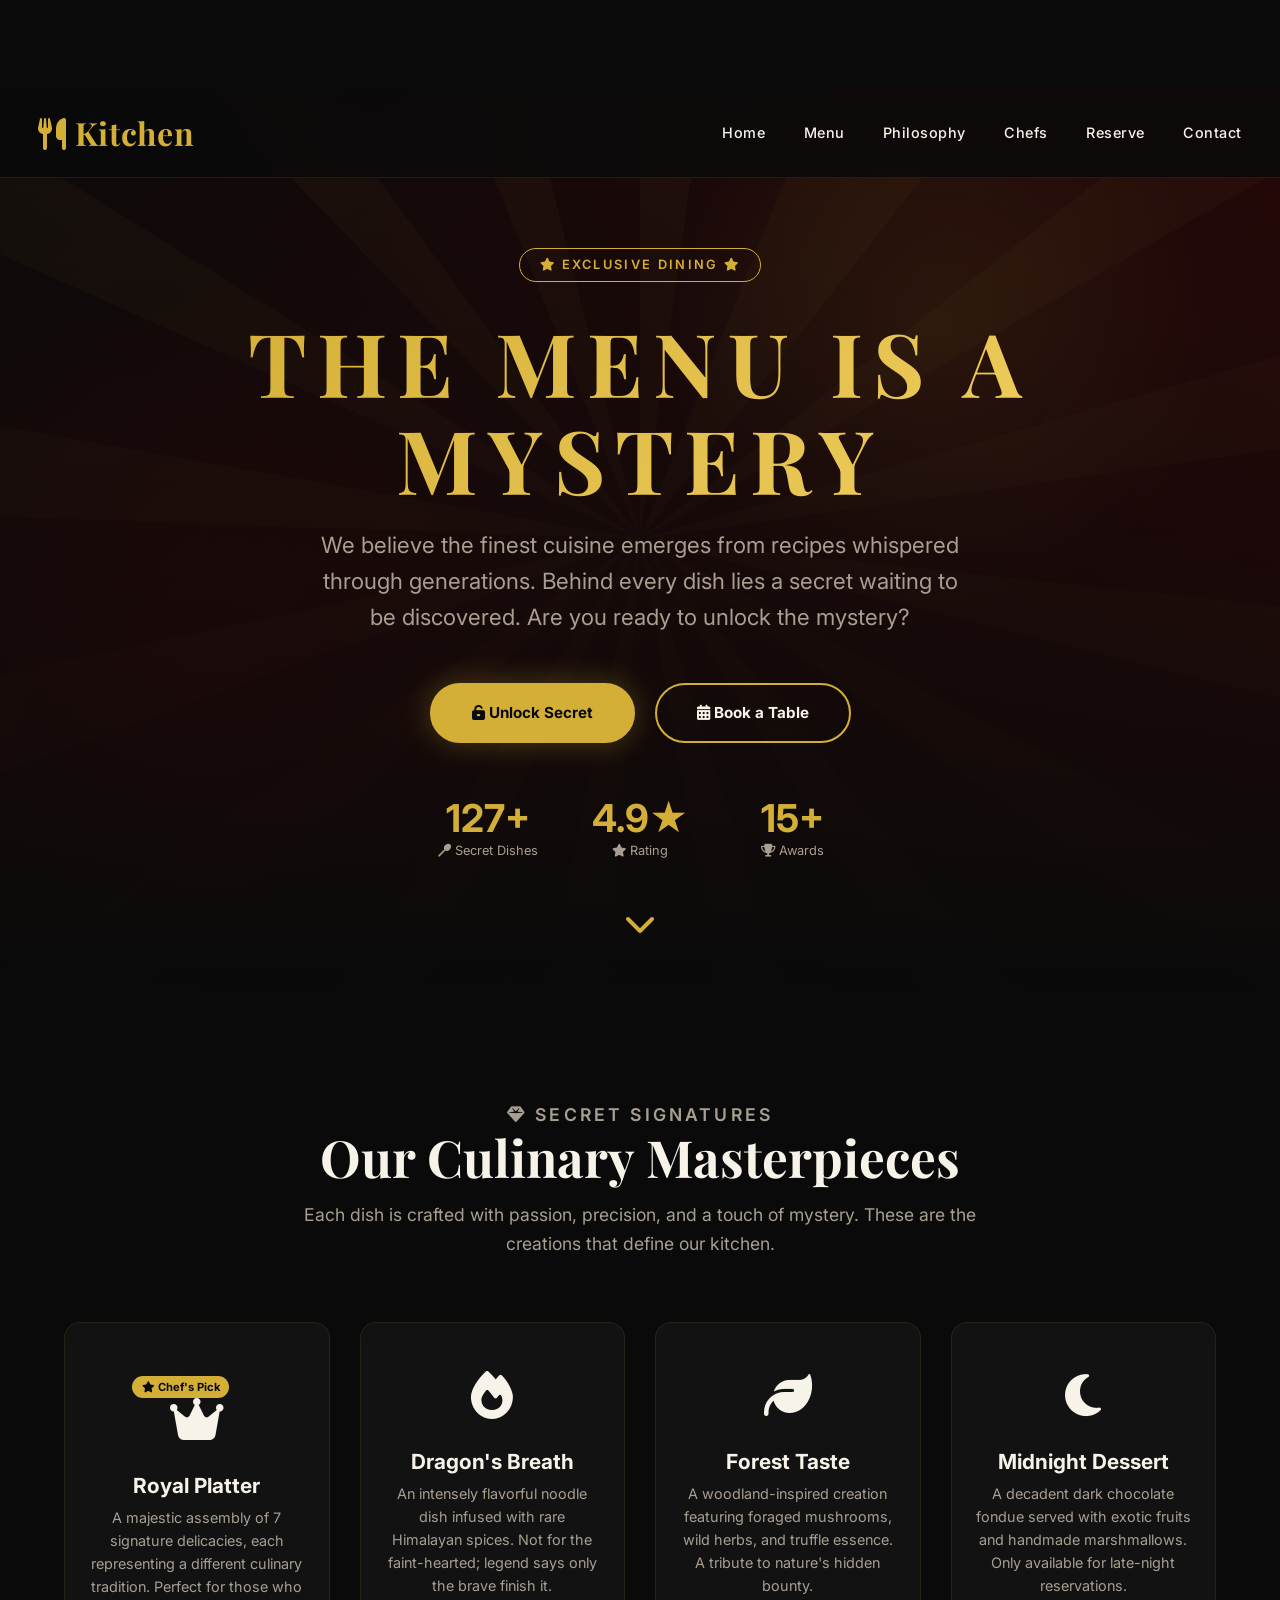
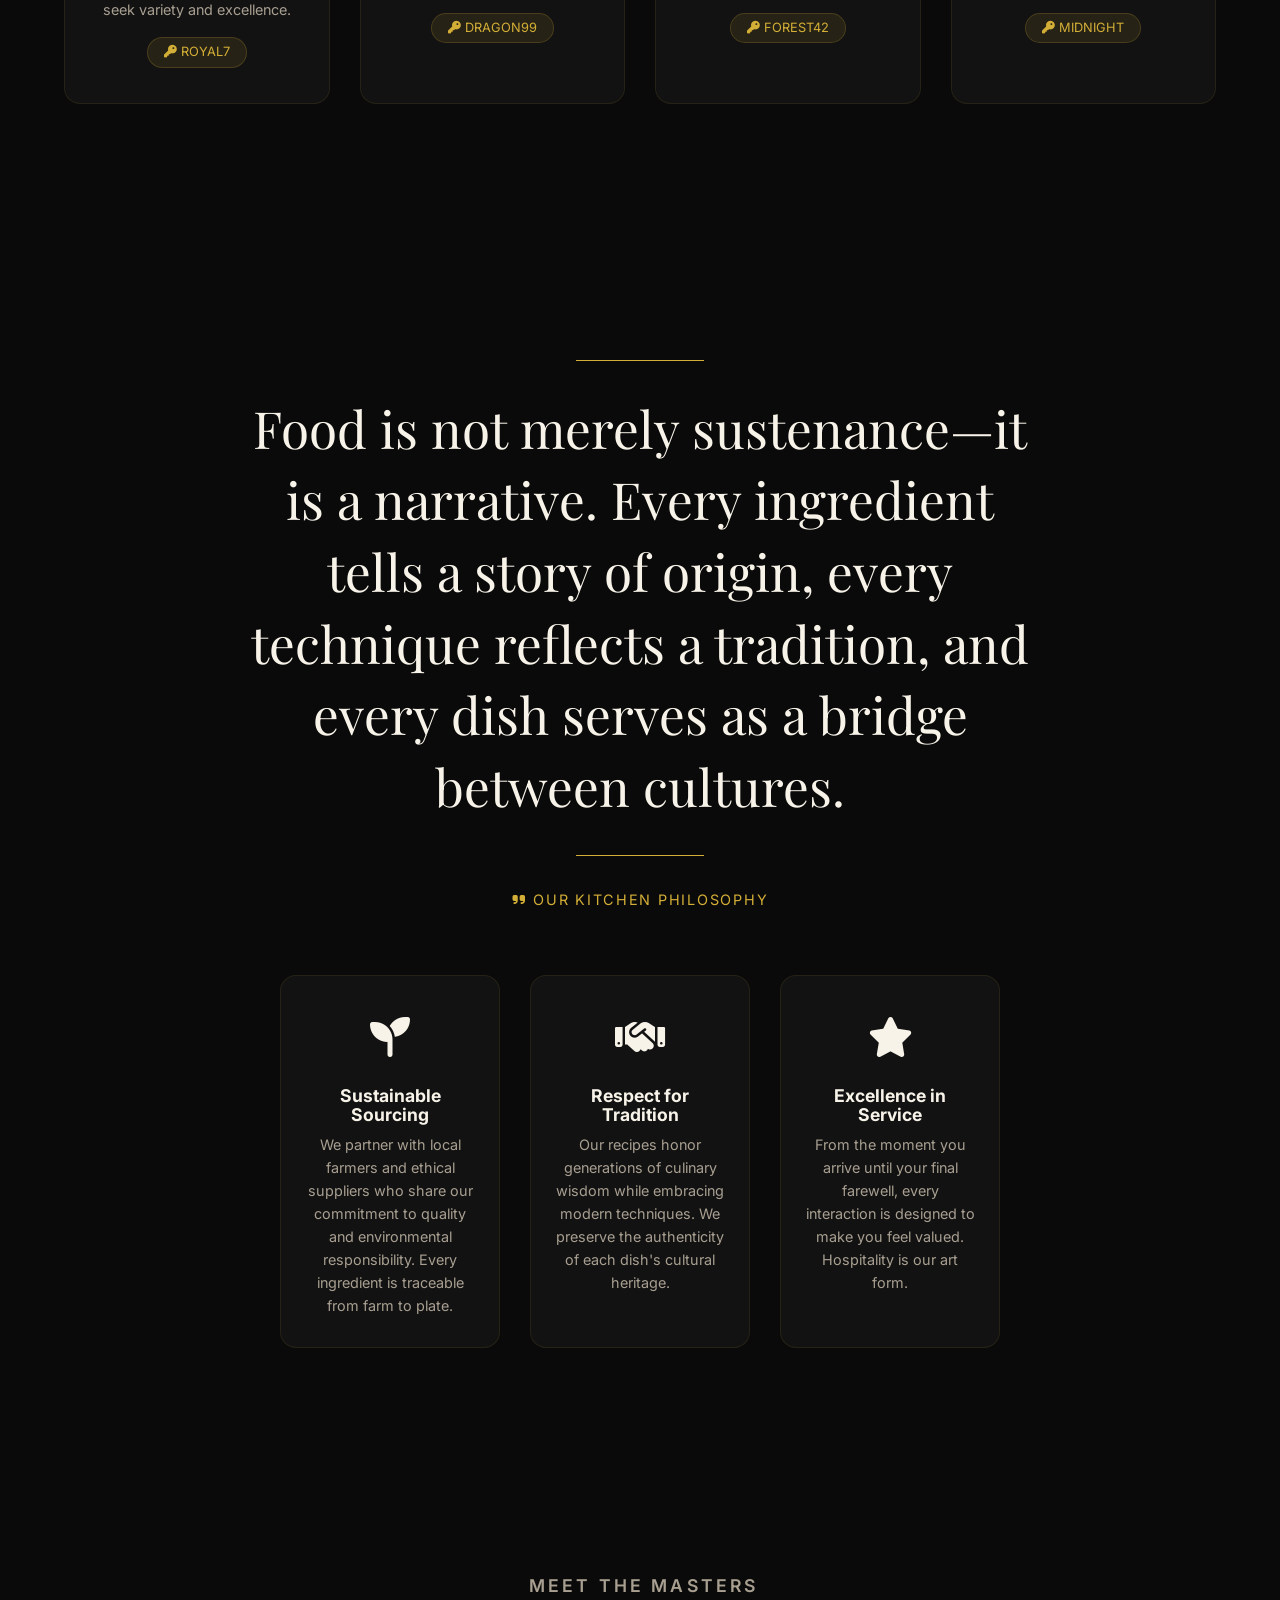
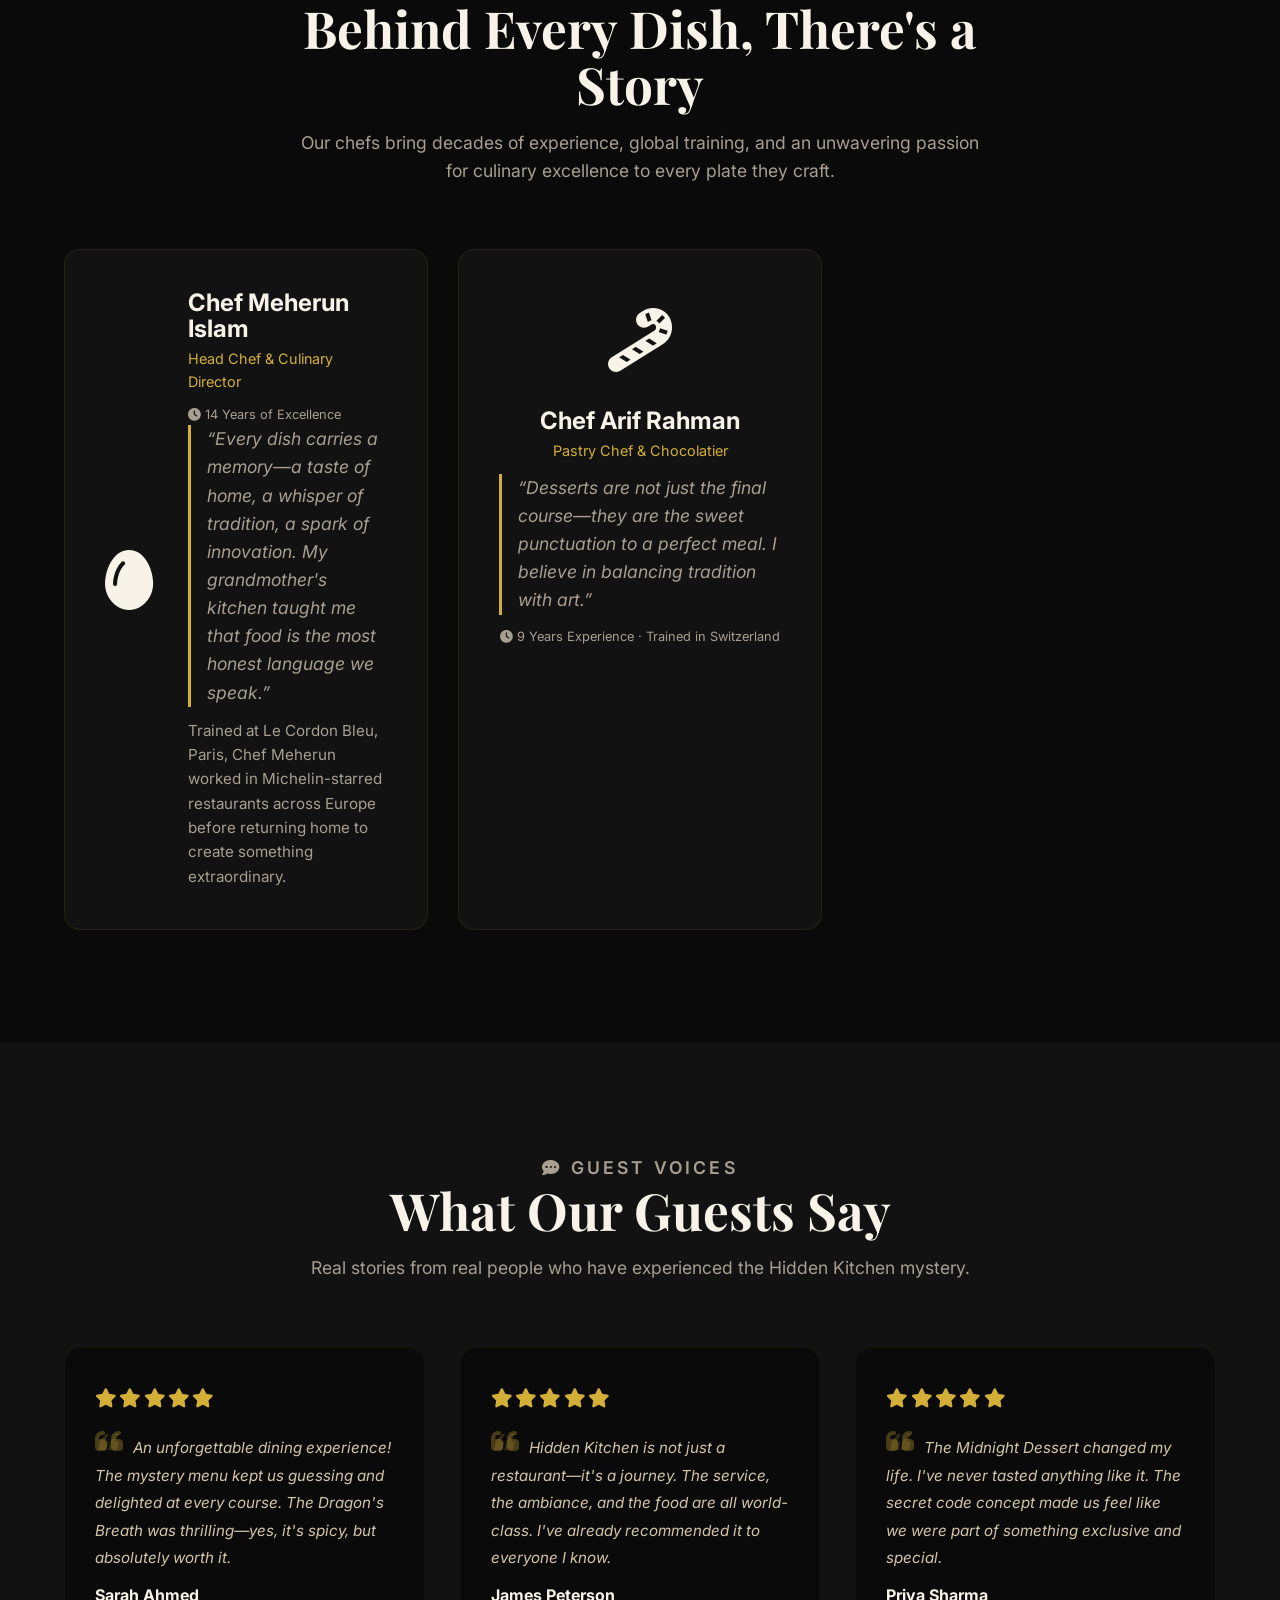
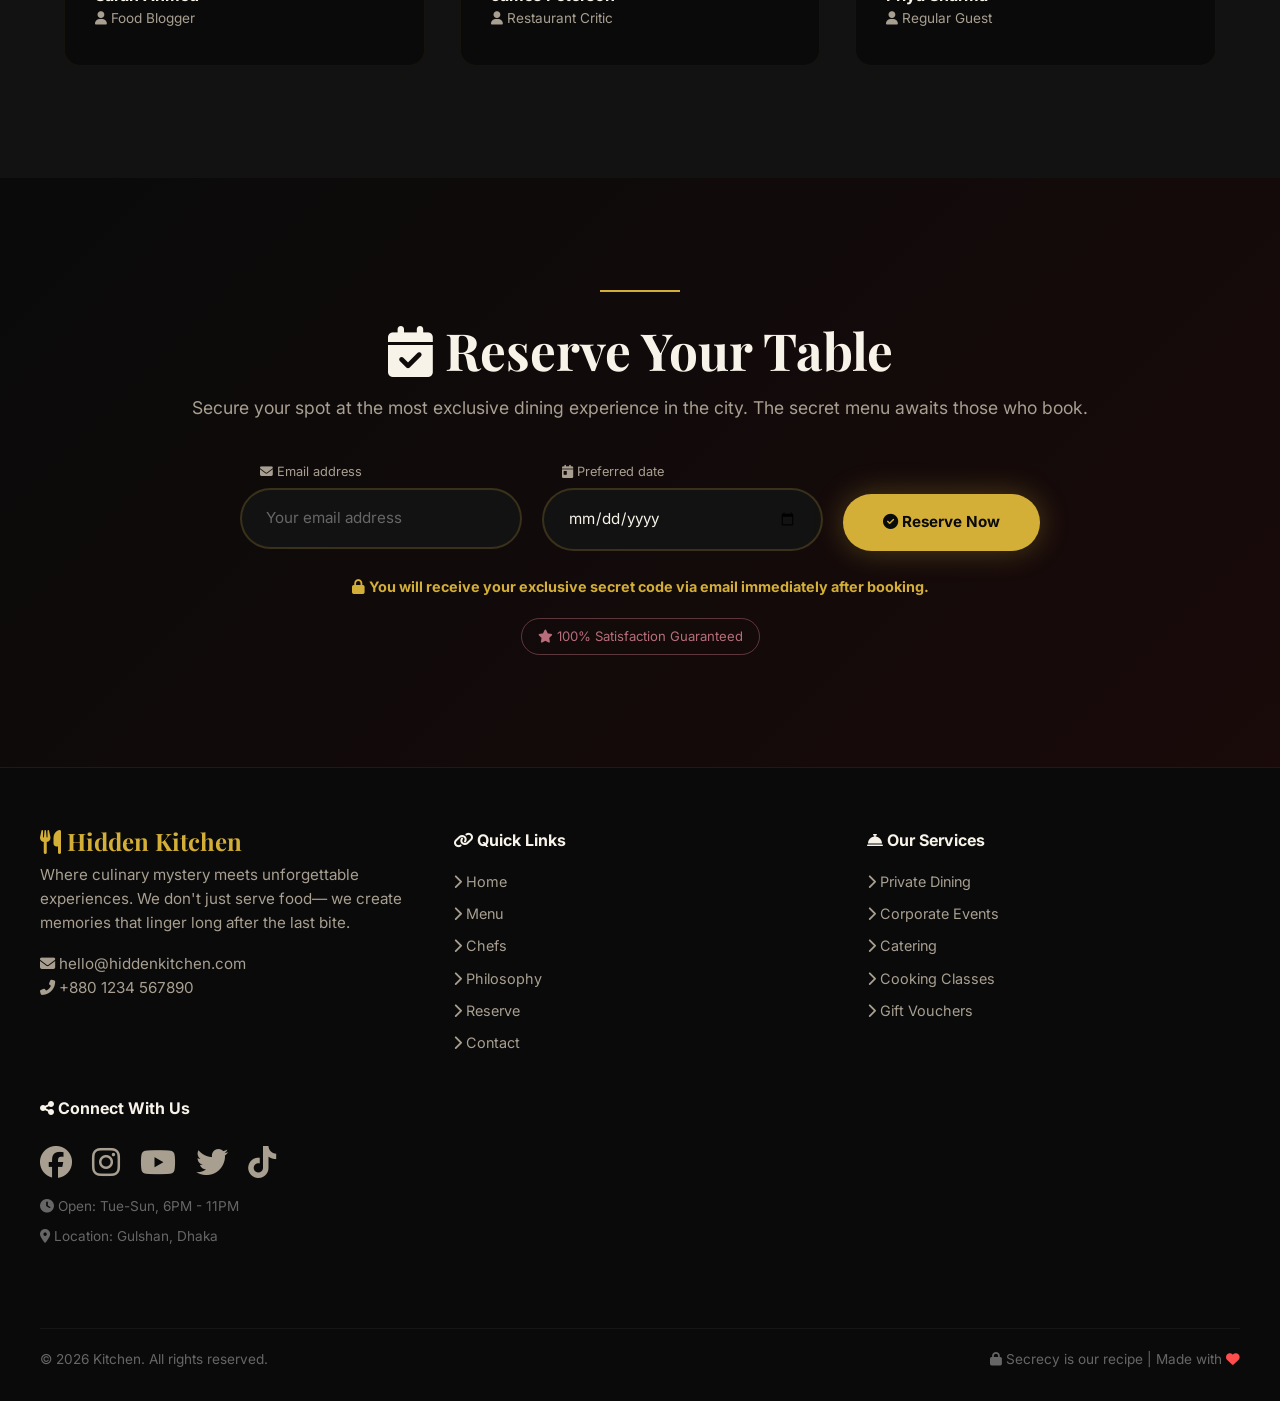
==== commit 733706ea: "Add Level 2 Task 1: Calculator with expression parser, no eval, history, and keyboard support" ====
--- a/WebDev-L1-LandingPage/index.html
+++ b/WebDev-L1-LandingPage/index.html
@@ -23,7 +23,7 @@
     <header class="site-header">
         <nav class="navbar" aria-label="Primary navigation">
             <a class="logo" href="#hero">
-                <i class="fas fa-utensils"></i> Hidden Kitchen
+                <i class="fas fa-utensils"></i> Kitchen
             </a>
 
             <input type="checkbox" id="nav-toggle" aria-label="Toggle navigation menu" />
@@ -333,7 +333,7 @@
             </div>
 
             <div class="footer-bottom">
-                <span>© 2026 Hidden Kitchen. All rights reserved.</span>
+                <span>© 2026 Kitchen. All rights reserved.</span>
                 <span><i class="fas fa-lock"></i> Secrecy is our recipe | Made with <i class="fas fa-heart" style="color: #FF4D4D;"></i></span>
             </div>
         </div>
